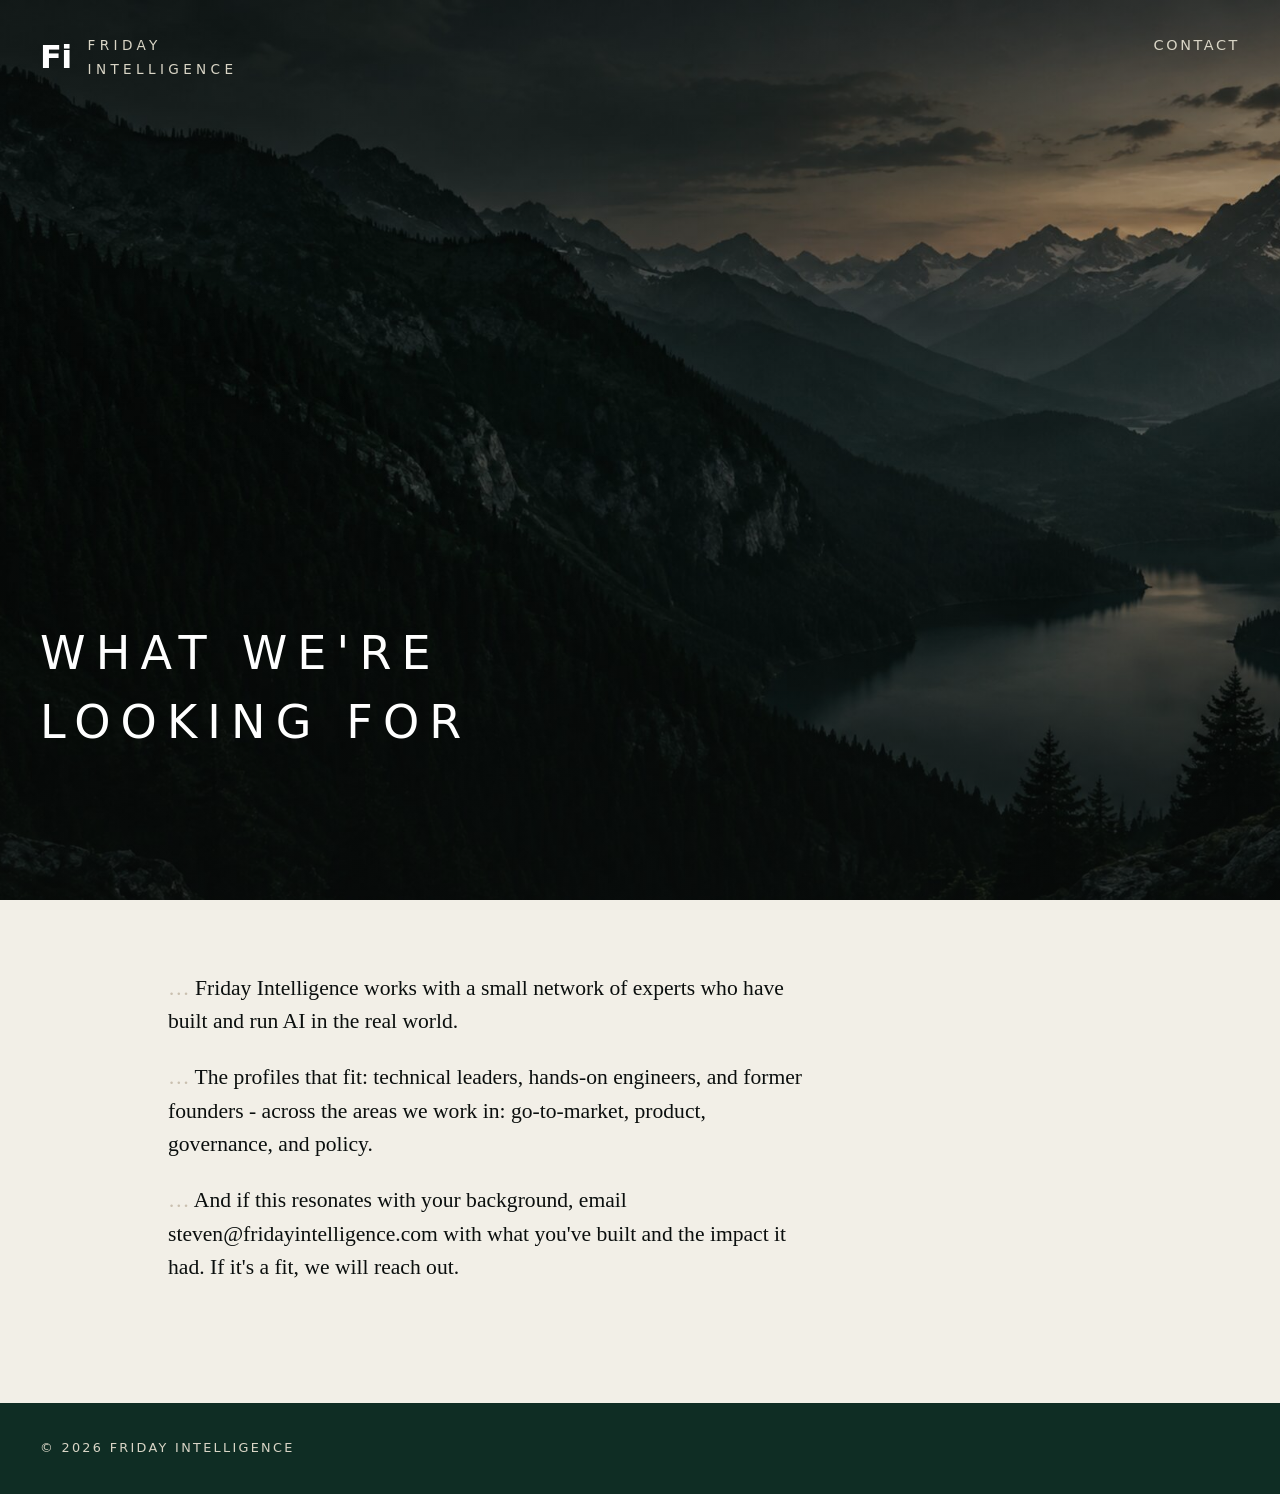
==== join.html @ 63e0d3c5 "Refine join page copy and marker class" ====
<!doctype html>
<html lang="en">
<head>
<html lang="en">
<head>
  <meta charset="utf-8">
  <meta name="viewport" content="width=device-width, initial-scale=1">
  <meta name="robots" content="noindex, nofollow">
  <meta http-equiv="Content-Security-Policy" content="default-src 'none'; style-src 'self' https://fonts.googleapis.com; font-src https://fonts.gstatic.com; img-src 'self' data: https://www.commerce.wa.gov; base-uri 'none'; form-action 'none'; upgrade-insecure-requests">
  <meta name="referrer" content="strict-origin-when-cross-origin">
  <title>What we're looking for | Friday Intelligence</title>
  <meta name="description" content="What we're looking for at Friday Intelligence.">
  <meta name="author" content="Steven Maheshwary">
  <meta name="theme-color" content="#0F2D24">
  <meta name="color-scheme" content="dark light">
  <link rel="canonical" href="https://fridayintelligence.com/join">
  <link rel="preconnect" href="https://fonts.googleapis.com">
  <link rel="preconnect" href="https://fonts.gstatic.com" crossorigin>
  <link href="https://fonts.googleapis.com/css2?family=Inter:wght@400;500;600;700&family=Newsreader:opsz,wght@6..72,400;6..72,500&display=swap" rel="stylesheet">
  <link rel="icon" type="image/svg+xml" href="data:image/svg+xml,%3Csvg xmlns='http://www.w3.org/2000/svg' viewBox='0 0 64 64'%3E%3Crect width='64' height='64' rx='12' fill='%230F2D24'/%3E%3Ctext x='32' y='45' text-anchor='middle' font-family='Inter,Arial,sans-serif' font-size='34' font-weight='700' fill='%23ffffff'%3EFi%3C/text%3E%3C/svg%3E">
  <link rel="stylesheet" href="assets/css/site.v2.css">
</head>
<body>
  <a class="skip-link" href="#main">Skip to content</a>

  <section class="hero" aria-labelledby="hero-title">
    <header class="hero-header">
      <a class="brand" href="/" aria-label="Friday Intelligence, home">
        <span class="brand-mark">Fi</span>
        <span class="brand-word">Friday<br>Intelligence</span>
      </a>
      <nav class="site-nav" aria-label="Primary">
        <a href="mailto:steven@fridayintelligence.com">Contact</a>
      </nav>
    </header>
    <div class="hero-body">
      <h1 id="hero-title">What we're looking for</h1>
    </div>
  </section>

  <main id="main">
    <section class="block" aria-label="What we're looking for">
      <ul class="lines plain">
        <li>Friday Intelligence works with a small network of experts who have built and run AI in the real world.</li>
        <li>The profiles that fit: technical leaders, hands-on engineers, and former founders - across the areas we work in: go-to-market, product, governance, and policy.</li>
        <li>And if this resonates with your background, email <a href="mailto:steven@fridayintelligence.com">steven@fridayintelligence.com</a> with what you've built and the impact it had. If it's a fit, we will reach out.</li>
      </ul>
    </section>
  </main>

  <footer class="site-footer">
    <p>© 2026 Friday Intelligence</p>
  </footer>
</body>
</html>
---- assets/css/site.v2.css ----
/* Friday Intelligence - brand guide: Forest/Charcoal/Stone/Sand, letterspaced caps, frontier imagery */
:root {
  --forest: #0F2D24;
  --charcoal: #0B0F0E;
  --stone: #D9D5C6;
  --sand: #C9BFAF;
  --cream: #F2EFE7;
  --sans: "Inter", system-ui, -apple-system, "Segoe UI", sans-serif;
}
* { box-sizing: border-box; }
body {
  margin: 0;
  background: var(--cream);
  color: var(--charcoal);
  font-family: var(--sans);
  font-size: 16px;
  line-height: 1.6;
  -webkit-font-smoothing: antialiased;
  text-rendering: optimizeLegibility;
}
a { color: inherit; }
.skip-link { position: absolute; left: -9999px; top: 0; }
.skip-link:focus { left: 1rem; top: 1rem; }

/* Hero: full-viewport frontier image, brand lockup top-left */
.hero {
  position: relative;
  min-height: 100svh;
  display: flex; flex-direction: column;
  background: var(--forest) url("../hero.jpg") center / cover no-repeat;
  color: var(--stone);
}
.hero::before {
  content: "";
  position: absolute; inset: 0;
  background: linear-gradient(180deg, rgba(11,15,14,0.45) 0%, rgba(11,15,14,0.15) 40%, rgba(11,15,14,0.55) 100%);
}
.hero > * { position: relative; }
.hero-header {
  display: flex; justify-content: space-between; align-items: flex-start;
  padding: 2rem 2.5rem;
}
.brand { display: flex; align-items: center; gap: 1rem; text-decoration: none; }
.brand-mark {
  font-weight: 700; font-size: 2rem; letter-spacing: -0.02em;
  color: #fff;
}
.brand-word {
  font-size: 0.85rem; font-weight: 500;
  letter-spacing: 0.32em; text-transform: uppercase;
  line-height: 1.7;
  color: var(--stone);
}
.site-nav a {
  font-size: 0.9rem; font-weight: 500;
  letter-spacing: 0.18em; text-transform: uppercase;
  color: var(--stone); text-decoration: none;
}
.site-nav a:hover { color: #fff; }
.hero-body {
  flex: 1;
  display: flex; flex-direction: column; justify-content: flex-end;
  padding: 0 2.5rem 12vh;
  max-width: 60rem;
}
.hero h1 {
  font-weight: 500;
  font-size: clamp(1.7rem, 3.6vw, 2.9rem);
  letter-spacing: 0.22em; text-transform: uppercase;
  line-height: 1.5;
  margin: 0 0 2.2rem;
  max-width: 24ch;
  color: #fff;
}
.hero-tagline {
  font-family: 'Newsreader', Georgia, serif;
  font-weight: 400;
  font-size: clamp(1.05rem, 1.8vw, 1.4rem);
  line-height: 1.5;
  margin: -1.2rem 0 2.2rem;
  color: var(--sand);
}
.hero-cta { margin: 0; }
.arrow-link {
  font-size: 0.85rem; font-weight: 500;
  letter-spacing: 0.22em; text-transform: uppercase;
  color: var(--sand);
  text-decoration: none;
}
.arrow-link::after { content: " ›"; }
.arrow-link:hover { color: #fff; }

/* Sections */
main { max-width: 64rem; margin: 0 auto; padding: 0 2.5rem; }
.block { padding: 4.5rem 0 1rem; }
.block h2 {
  font-size: 0.8rem; font-weight: 600;
  letter-spacing: 0.3em; text-transform: uppercase;
  color: var(--forest);
  margin: 0 0 2rem;
}
.lines { list-style: none; margin: 0; padding: 0; max-width: 40rem; }
.lines li {
  font-family: 'Newsreader', Georgia, serif;
  font-size: 1.35rem; font-weight: 400;
  line-height: 1.55;
  margin: 0 0 1.4rem;
  color: var(--charcoal);
}
.lines li::before { content: "\2026\00a0 "; color: var(--sand); }
.lines li a { color: inherit; text-decoration: none; border-bottom: 1px solid transparent; transition: border-color .2s; }
.lines li a:hover { border-bottom-color: var(--sand); }

.logos {
  display: flex; flex-wrap: wrap;
  gap: 1.2rem 2.6rem;
  align-items: center;
  margin: 0;
}
.logos img {
  height: 1.5rem; width: auto;
  filter: grayscale(1) brightness(0.45); opacity: 0.9;
}
.logos img[alt="Anthropic"] { height: 0.95rem; }
.logos img[alt="AWS"] { height: 1.6rem; }
.logos img[alt="Amazon"] { height: 1.55rem; }
.logos img[alt="Microsoft"] { height: 1.55rem; }
.state-wordmark { color: #303030; font-family: Georgia, serif; font-size: 0.92rem; font-weight: 700; line-height: 1.05; letter-spacing: -0.02em; white-space: nowrap; }
.logo-caption {
  margin: 1.1rem 0 0;
  font-size: 0.78rem; font-weight: 500;
  letter-spacing: 0.22em; text-transform: uppercase;
  color: var(--sand);
}

.site-footer {
  margin-top: 5rem;
  background: var(--forest);
  color: var(--stone);
  padding: 2.2rem 2.5rem;
  font-size: 0.8rem;
  letter-spacing: 0.18em; text-transform: uppercase;
}
.site-footer p { margin: 0; }

@media (max-width: 640px) {
  .hero-header { padding: 1.4rem 1.4rem; }
  .hero-body { padding: 0 1.4rem 10vh; }
  .hero h1 { letter-spacing: 0.16em; }
  main { padding: 0 1.4rem; }
}

/* Treatment A - cards (Steven's pick 9/25; Think with us kept light to match) */
.cards { list-style:none; margin:0; padding:0; display:grid; gap:1rem; grid-template-columns:repeat(2,1fr); max-width:none; }
.cards li {
  background:#FBFAF6; border:1px solid var(--stone);
  padding:1.6rem 1.4rem 1.4rem; margin:0;
  font-family:'Newsreader',Georgia,serif; font-size:1.15rem; line-height:1.5;
}
.cards li::before {
  content:attr(data-n); display:block;
  font-family:var(--sans); font-size:0.72rem; font-weight:600;
  letter-spacing:0.3em; color:var(--sand); margin-bottom:1.1rem;
}
.logo-card {
  background:#FBFAF6; border:1px solid var(--stone);
  padding:2.2rem 2rem;
}
.thinkgrid { list-style:none; margin:0; padding:0; display:grid; gap:1rem; grid-template-columns:repeat(3,1fr); max-width:none; }
.thinkgrid li { background:#FBFAF6; border:1px solid var(--stone); padding:1.6rem 1.4rem; margin:0; }
.thinkgrid li a {
  color:var(--forest); text-decoration:none;
  font-family:'Newsreader',Georgia,serif; font-size:1.15rem; line-height:1.5; display:block;
}
.thinkgrid li a::after { content:" ›"; color:var(--sand); font-family:var(--sans); }
.thinkgrid li a:hover { text-decoration:underline; text-underline-offset:4px; text-decoration-color:var(--sand); }
@media (max-width:640px){ .cards,.thinkgrid{ grid-template-columns:1fr; } }
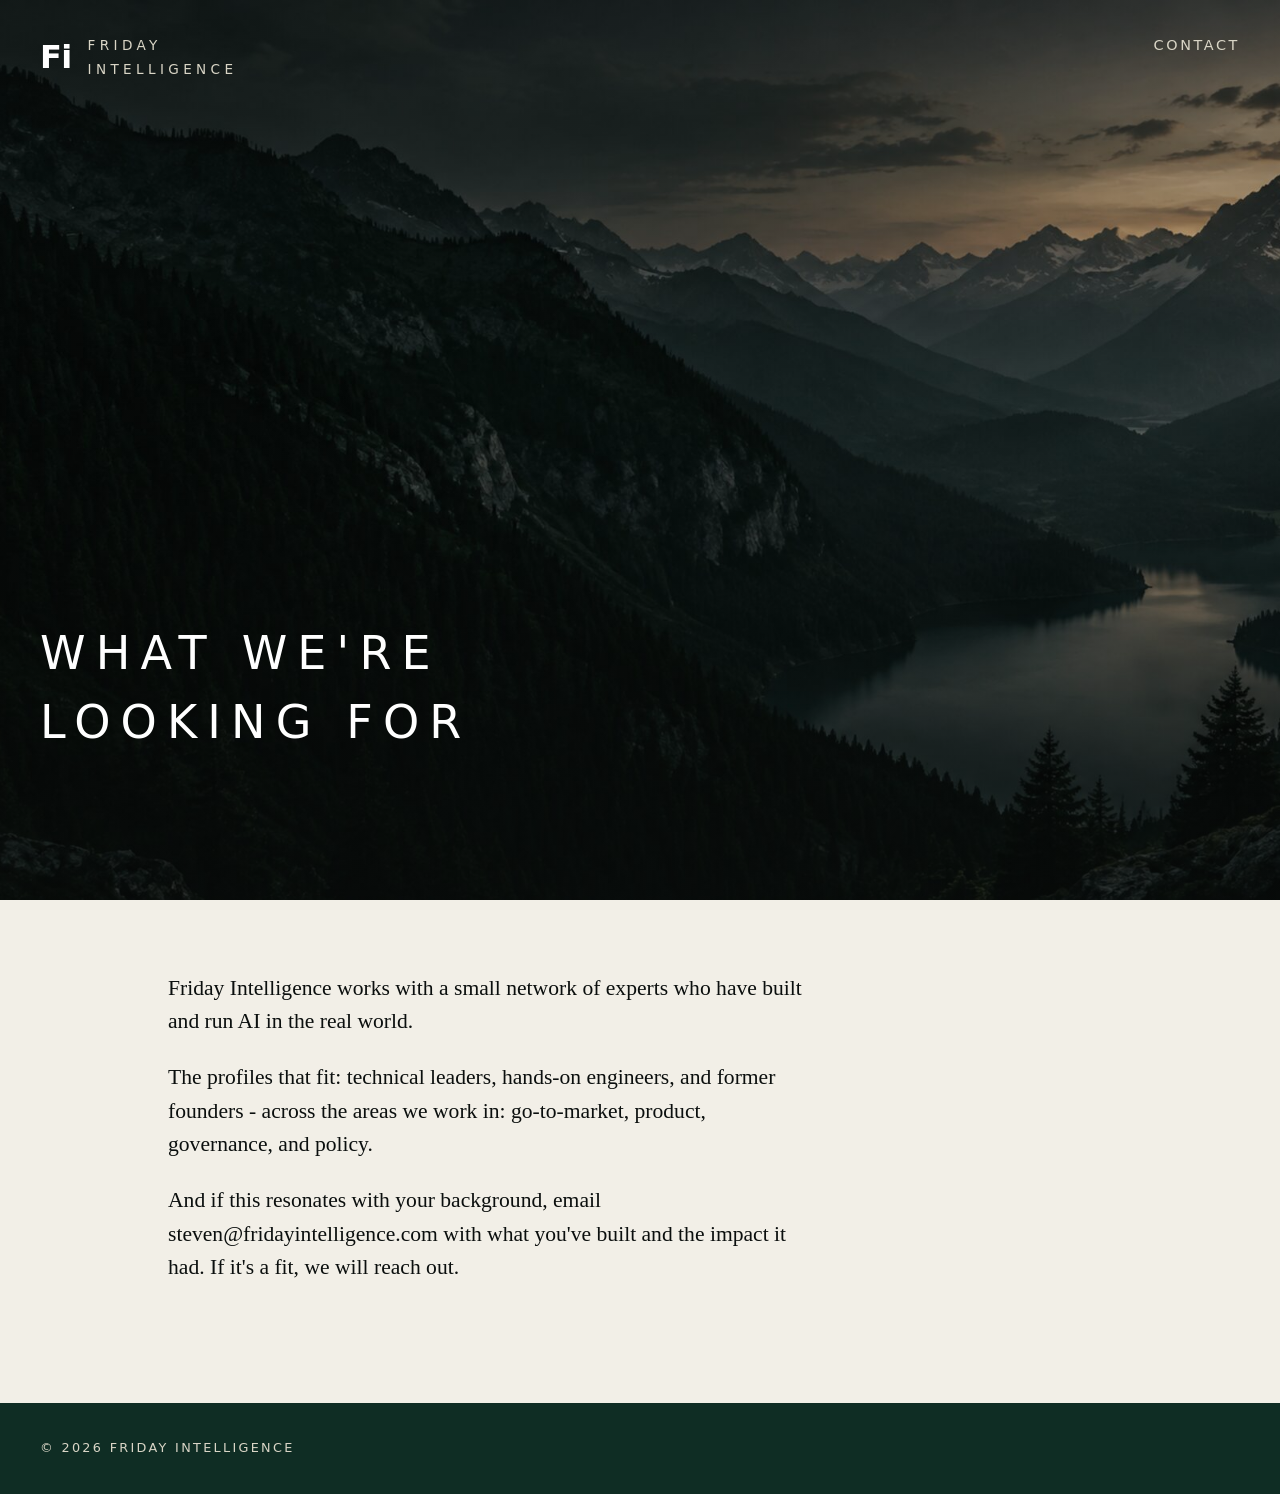
==== commit 6c35b389: "Allow search indexing on join page" ====
--- a/join.html
+++ b/join.html
@@ -1,11 +1,8 @@
 <!doctype html>
-<html lang="en">
-<head>
 <html lang="en">
 <head>
   <meta charset="utf-8">
   <meta name="viewport" content="width=device-width, initial-scale=1">
-  <meta name="robots" content="noindex, nofollow">
   <meta http-equiv="Content-Security-Policy" content="default-src 'none'; style-src 'self' https://fonts.googleapis.com; font-src https://fonts.gstatic.com; img-src 'self' data: https://www.commerce.wa.gov; base-uri 'none'; form-action 'none'; upgrade-insecure-requests">
   <meta name="referrer" content="strict-origin-when-cross-origin">
   <title>What we're looking for | Friday Intelligence</title>
@@ -19,6 +16,7 @@
   <link href="https://fonts.googleapis.com/css2?family=Inter:wght@400;500;600;700&family=Newsreader:opsz,wght@6..72,400;6..72,500&display=swap" rel="stylesheet">
   <link rel="icon" type="image/svg+xml" href="data:image/svg+xml,%3Csvg xmlns='http://www.w3.org/2000/svg' viewBox='0 0 64 64'%3E%3Crect width='64' height='64' rx='12' fill='%230F2D24'/%3E%3Ctext x='32' y='45' text-anchor='middle' font-family='Inter,Arial,sans-serif' font-size='34' font-weight='700' fill='%23ffffff'%3EFi%3C/text%3E%3C/svg%3E">
   <link rel="stylesheet" href="assets/css/site.v2.css">
+  <style>.lines.plain li::before { content: none; }</style>
 </head>
 <body>
   <a class="skip-link" href="#main">Skip to content</a>
--- a/assets/css/site.v2.css
+++ b/assets/css/site.v2.css
@@ -87,6 +87,8 @@
   color: var(--sand);
   text-decoration: none;
 }
+
+.lines.plain li::before { content: none; }
 .arrow-link::after { content: " ›"; }
 .arrow-link:hover { color: #fff; }
 
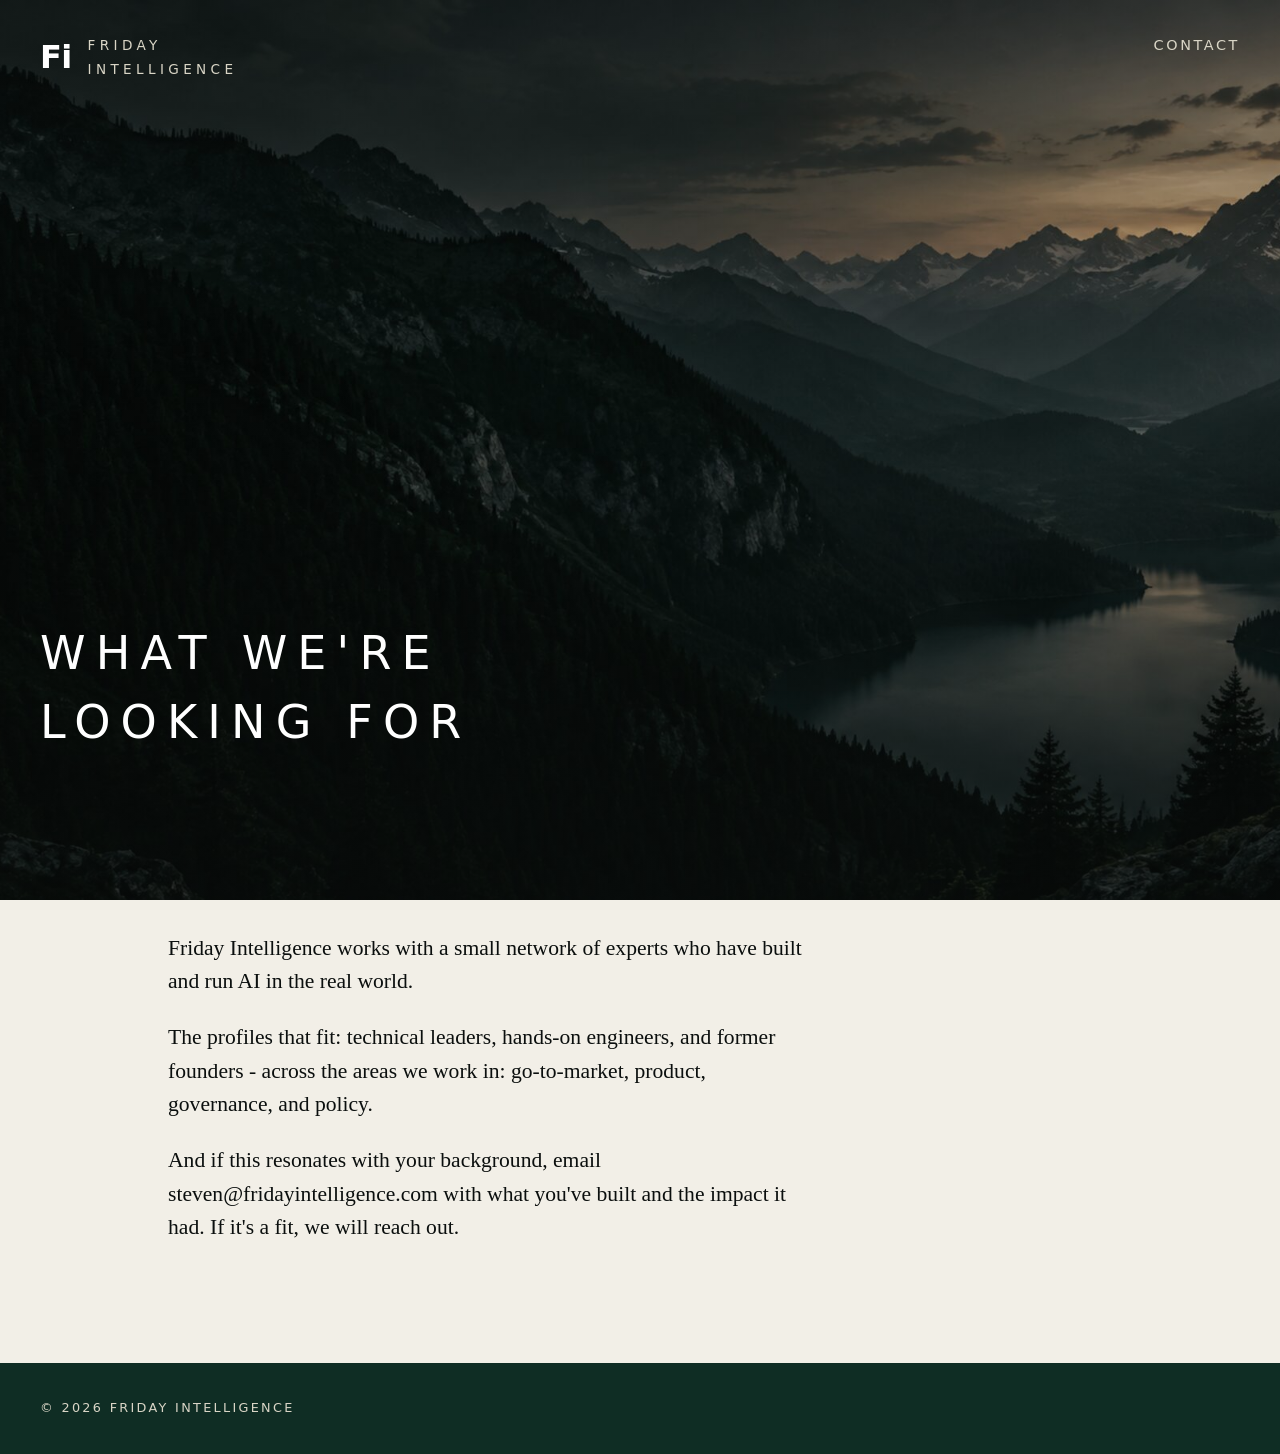
==== commit 6f48d669: "Add GA4 measurement to join page" ====
--- a/join.html
+++ b/join.html
@@ -3,14 +3,35 @@
 <head>
   <meta charset="utf-8">
   <meta name="viewport" content="width=device-width, initial-scale=1">
-  <meta http-equiv="Content-Security-Policy" content="default-src 'none'; style-src 'self' https://fonts.googleapis.com; font-src https://fonts.gstatic.com; img-src 'self' data: https://www.commerce.wa.gov; base-uri 'none'; form-action 'none'; upgrade-insecure-requests">
+  <meta http-equiv="Content-Security-Policy" content="default-src 'none'; style-src 'self' https://fonts.googleapis.com; font-src https://fonts.gstatic.com; img-src 'self' data: https://www.commerce.wa.gov https://*.google-analytics.com https://www.googletagmanager.com; script-src https://www.googletagmanager.com 'sha256-Y1R/5T9aXRZ3KK/ou1F8+eBunyAfJENvTmDaSAnxFBI='; connect-src https://*.google-analytics.com https://*.analytics.google.com https://www.googletagmanager.com; base-uri 'none'; form-action 'none'; upgrade-insecure-requests">
+  <!-- Google tag (gtag.js) -->
+  <script async src="https://www.googletagmanager.com/gtag/js?id=G-BL3PCDGRFW"></script>
+  <script>
+  window.dataLayer = window.dataLayer || [];
+  function gtag(){dataLayer.push(arguments);}
+  gtag('js', new Date());
+  gtag('config', 'G-BL3PCDGRFW', {allow_google_signals: false, allow_ad_personalization_signals: false});
+</script>
   <meta name="referrer" content="strict-origin-when-cross-origin">
-  <title>What we're looking for | Friday Intelligence</title>
-  <meta name="description" content="What we're looking for at Friday Intelligence.">
+  <title>Work with Friday Intelligence as an AI expert</title>
+  <meta name="description" content="Friday Intelligence works with a small network of experts who built and ran AI in the real world, across go-to-market, product, governance, and policy.">
   <meta name="author" content="Steven Maheshwary">
   <meta name="theme-color" content="#0F2D24">
   <meta name="color-scheme" content="dark light">
   <link rel="canonical" href="https://fridayintelligence.com/join">
+  <meta property="og:type" content="website">
+  <meta property="og:site_name" content="Friday Intelligence">
+  <meta property="og:title" content="What we're looking for at Friday Intelligence">
+  <meta property="og:description" content="Friday Intelligence works with technical leaders, hands-on engineers, and former founders who built and ran AI in the real world, across go-to-market, product, governance, and policy.">
+  <meta property="og:url" content="https://fridayintelligence.com/join">
+  <meta property="og:image" content="https://fridayintelligence.com/assets/og-image.png">
+  <meta property="og:image:width" content="1200">
+  <meta property="og:image:height" content="630">
+  <meta property="og:image:alt" content="Friday Intelligence: Intelligence to help you build the frontier">
+  <meta name="twitter:card" content="summary_large_image">
+  <meta name="twitter:title" content="Work with Friday Intelligence">
+  <meta name="twitter:description" content="For technical leaders, engineers, and former founders who built and ran AI in the real world.">
+  <meta name="twitter:image" content="https://fridayintelligence.com/assets/og-image.png">
   <link rel="preconnect" href="https://fonts.googleapis.com">
   <link rel="preconnect" href="https://fonts.gstatic.com" crossorigin>
   <link href="https://fonts.googleapis.com/css2?family=Inter:wght@400;500;600;700&family=Newsreader:opsz,wght@6..72,400;6..72,500&display=swap" rel="stylesheet">
--- a/assets/css/site.v2.css
+++ b/assets/css/site.v2.css
@@ -94,6 +94,8 @@
 
 /* Sections */
 main { max-width: 64rem; margin: 0 auto; padding: 0 2.5rem; }
+main > p:first-child { max-width: 48rem; margin: 1.5rem auto 0; text-align: center; }
+main > .block:first-of-type { padding-top: 2rem; }
 .block { padding: 4.5rem 0 1rem; }
 .block h2 {
   font-size: 0.8rem; font-weight: 600;
@@ -150,6 +152,8 @@
   .hero-body { padding: 0 1.4rem 10vh; }
   .hero h1 { letter-spacing: 0.16em; }
   main { padding: 0 1.4rem; }
+  main > p:first-child { margin-top: 1.25rem; }
+  main > .block:first-of-type { padding-top: 1.5rem; }
 }
 
 /* Treatment A - cards (Steven's pick 9/25; Think with us kept light to match) */
